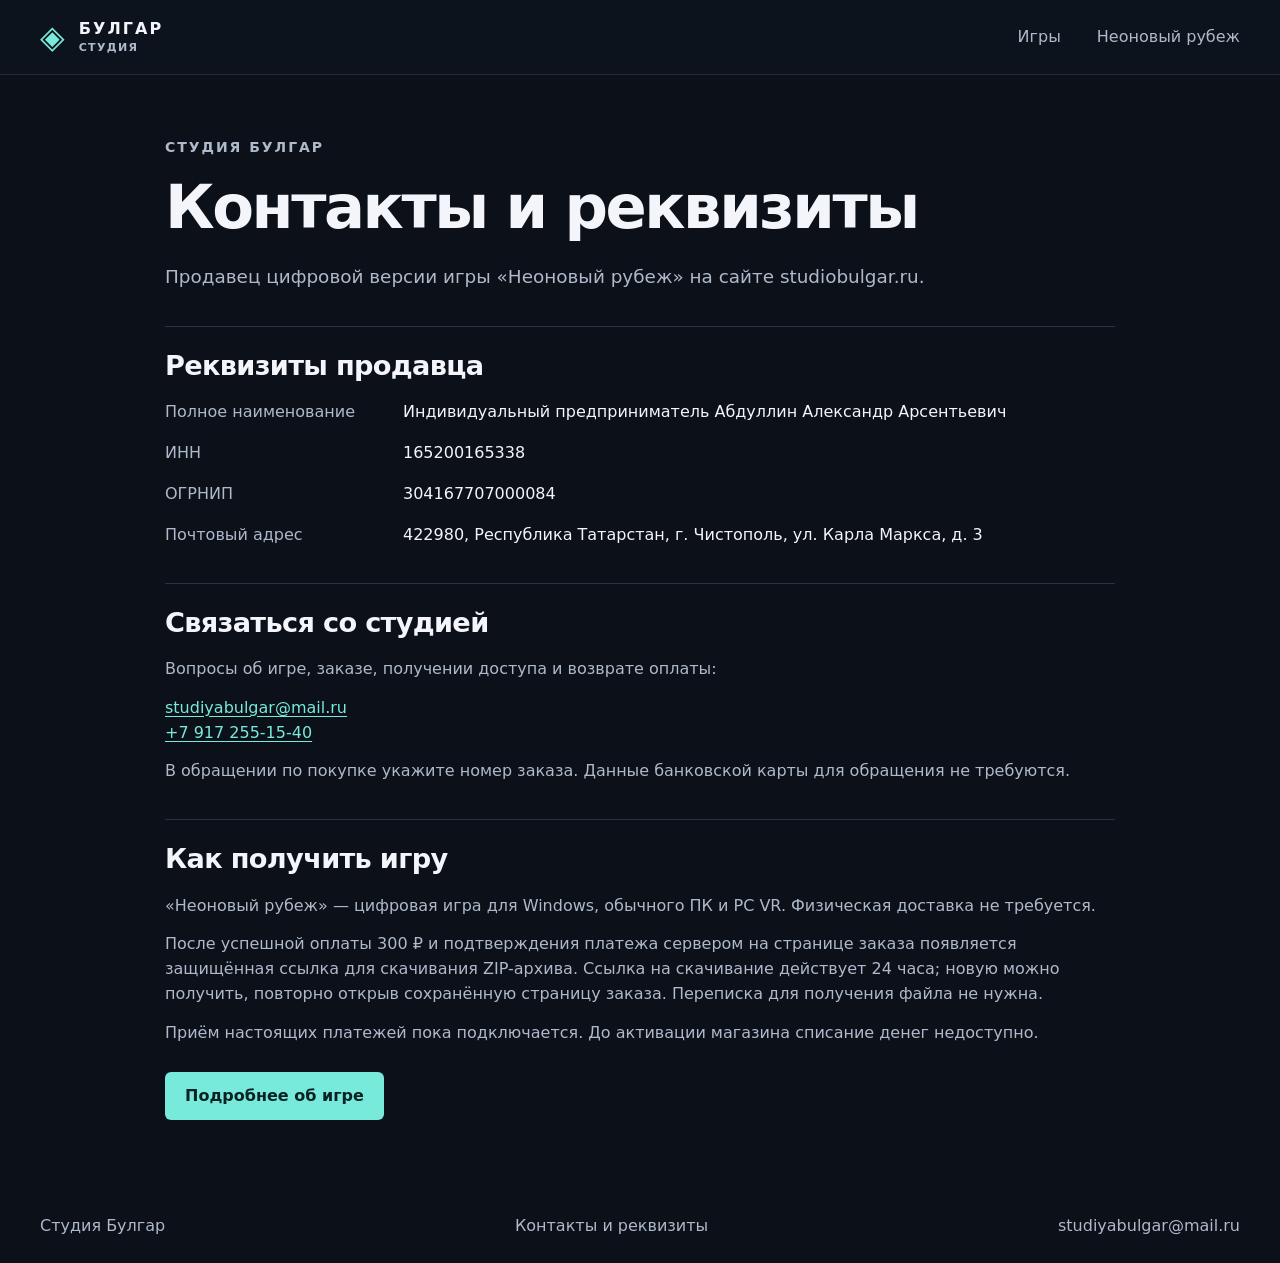
==== contacts.html @ d1ee6530 "Add seller details and digital delivery information for YooKassa" ====
<!doctype html>
<html lang="ru">
<head><meta charset="utf-8"><meta name="viewport" content="width=device-width,initial-scale=1"><meta name="theme-color" content="#0b1019"><meta name="description" content="Контакты и реквизиты Студии Булгар. ИП Абдуллин Александр Арсентьевич."><title>Контакты и реквизиты — Студия Булгар</title><link rel="stylesheet" href="./style.css"><link rel="stylesheet" href="./legal.css"></head>
<body><header class="top"><div class="wrap bar"><a class="brand" href="./index.html"><span class="mark" aria-hidden="true">◈</span><span>БУЛГАР<small>СТУДИЯ</small></span></a><nav aria-label="Основное меню"><a href="./games.html">Игры</a><a href="./neon-frontier.html">Неоновый рубеж</a></nav></div></header>
<main class="wrap legal-page"><p class="kicker">СТУДИЯ БУЛГАР</p><h1>Контакты и реквизиты</h1><p class="legal-lead">Продавец цифровой версии игры «Неоновый рубеж» на сайте studiobulgar.ru.</p>
<section><h2>Реквизиты продавца</h2><dl><dt>Полное наименование</dt><dd>Индивидуальный предприниматель Абдуллин Александр Арсентьевич</dd><dt>ИНН</dt><dd>165200165338</dd><dt>ОГРНИП</dt><dd>304167707000084</dd><dt>Почтовый адрес</dt><dd>422980, Республика Татарстан, г. Чистополь, ул. Карла Маркса, д. 3</dd></dl></section>
<section><h2>Связаться со студией</h2><p>Вопросы об игре, заказе, получении доступа и возврате оплаты:</p><p><a href="mailto:studiyabulgar@mail.ru">studiyabulgar@mail.ru</a><br><a href="tel:+79172551540">+7 917 255-15-40</a></p><p>В обращении по покупке укажите номер заказа. Данные банковской карты для обращения не требуются.</p></section>
<section><h2>Как получить игру</h2><p>«Неоновый рубеж» — цифровая игра для Windows, обычного ПК и PC VR. Физическая доставка не требуется.</p><p>После успешной оплаты 300 ₽ и подтверждения платежа сервером на странице заказа появляется защищённая ссылка для скачивания ZIP-архива. Ссылка на скачивание действует 24 часа; новую можно получить, повторно открыв сохранённую страницу заказа. Переписка для получения файла не нужна.</p><p>Приём настоящих платежей пока подключается. До активации магазина списание денег недоступно.</p><a class="primary" href="./neon-frontier.html">Подробнее об игре</a></section>
</main><footer class="wrap footer"><a href="./index.html">Студия Булгар</a><a href="./contacts.html" aria-current="page">Контакты и реквизиты</a><a href="mailto:studiyabulgar@mail.ru">studiyabulgar@mail.ru</a></footer></body></html>
---- style.css ----
:root{color-scheme:dark;--bg:#0b1019;--surface:#121a27;--line:#283345;--ink:#f3f5fa;--muted:#aeb9ca;--accent:#77eadc;--deep:#0c2426}
*{box-sizing:border-box} html{scroll-behavior:smooth;scroll-padding-top:2rem} body{margin:0;background:var(--bg);color:var(--ink);font:1rem/1.55 system-ui,sans-serif} a{color:inherit;text-decoration:none} button{font:inherit;cursor:pointer} :focus-visible{outline:2px solid var(--accent);outline-offset:4px} h1,h2,h3,p{margin:0} .wrap{width:min(1200px,calc(100% - 80px));margin-inline:auto}
.top{background:#0d131d;border-bottom:1px solid #222b39}.bar{height:74px;display:flex;align-items:center;justify-content:space-between;gap:16px}.brand{display:inline-flex;align-items:center;gap:12px;font-weight:850;letter-spacing:.13em;line-height:1.1}.brand small{display:block;font-size:.69rem;color:var(--muted);letter-spacing:.12em;margin-top:5px}.mark{color:var(--accent);font-size:2rem;line-height:1}.bar nav{display:flex;gap:36px;color:var(--muted)}.bar nav a:hover{color:var(--ink)}
.secondary,.filters button{border:1px solid var(--line);border-radius:7px;background:#151e2a;color:var(--ink);padding:8px 14px}.secondary:hover,.filters button:hover{border-color:var(--accent)}.cart span{margin-left:5px;color:var(--accent);font-weight:800}
.hero{position:relative;min-height:565px;display:grid;align-items:center;isolation:isolate;overflow:hidden;background:#152b3c}.art{background-size:cover;background-position:center;background-repeat:no-repeat}.fortress{background-image:url(fortress.jpg)}.moon{background-image:url(moon.jpg)}.forest{background-image:url(forest.jpg)}.racer{background-image:url(racer.jpg)}.cover{position:absolute;z-index:-2;inset:0 0 0 auto;width:88%;min-height:100%;background-position:center 48%}.hero:after{content:"";position:absolute;z-index:-1;inset:0;background:linear-gradient(90deg,#080f1a 1%,#080f1ae8 20%,#080f1a64 54%,transparent 85%),linear-gradient(0deg,#0b1019 0%,transparent 34%)}
.hero-content{padding-block:70px 95px}.kicker{color:var(--accent);font-size:.875rem;font-weight:800;letter-spacing:.14em}.hero h1{font-size:clamp(4rem,9vw,8rem);line-height:.88;letter-spacing:-.084em;font-weight:900;margin:18px 0 24px}.hero em{font-style:normal;color:var(--accent)}.intro{max-width:390px;color:#d4dce7;font-size:1.14rem;margin-bottom:28px}.primary{display:inline-flex;justify-content:center;align-items:center;background:var(--accent);color:#0a2223;border:1px solid transparent;border-radius:6px;padding:11px 19px;font-weight:800}.primary:hover{background:#a0fff2}.caption{position:absolute;bottom:32px;left:0;right:0;pointer-events:none;text-align:right}.caption span{display:block;color:#b4c7d8;font-size:.75rem;letter-spacing:.14em}
.catalog{padding-block:49px 74px}.section-head{display:flex;align-items:end;justify-content:space-between;gap:16px;margin:5px 0 24px} h2{font-size:clamp(2rem,4vw,3.3rem);line-height:1.08;letter-spacing:-.055em}.filters{display:flex;gap:7px}.filters button{white-space:nowrap}.filters button[aria-pressed=true]{background:var(--deep);border-color:#45877f;color:var(--accent)}.grid{display:grid;grid-template-columns:repeat(4,minmax(0,1fr));gap:15px}.card{background:var(--surface);border:1px solid var(--line);border-radius:10px;overflow:hidden;display:flex;flex-direction:column}.card .art{aspect-ratio:3/2;background-color:#1b3045}.card .moon{background-color:#302c48}.card .forest{background-color:#453222}.card .racer{background-color:#193849}.card-content{padding:16px;display:flex;flex:1;flex-direction:column}.meta{color:var(--accent);font-size:.85rem;font-weight:700}.card h3{font-size:1.31rem;line-height:1.2;margin:6px 0 9px}.card p:not(.meta){color:var(--muted);margin-bottom:20px}.card-bottom{display:flex;justify-content:space-between;align-items:center;gap:7px;margin-top:auto}.card-bottom button{padding:6px 10px}.price{white-space:nowrap}
.about{border-block:1px solid var(--line);background:#101823}.about-inner{padding-block:58px 66px}.about h2{margin:8px 0 13px}.about p:last-child{max-width:640px;color:var(--muted)}.footer{display:flex;justify-content:space-between;align-items:center;gap:15px;padding-block:24px;color:var(--muted)}.footer .brand{font-size:.82rem}
dialog{width:min(560px,calc(100% - 24px));background:var(--surface);color:var(--ink);border:1px solid var(--line);border-radius:14px;padding:22px;max-height:90vh;overflow:auto}dialog::backdrop{background:#03070bd6}.dialog-top{display:flex;align-items:start;justify-content:space-between;gap:12px;margin-bottom:16px}.dialog-top h2{font-size:2rem}.close{font-size:1.25rem;line-height:1}.dialog-art{aspect-ratio:3/2;border-radius:7px;margin-bottom:12px;background-color:#223346}.dialog-copy{color:var(--muted);margin:10px 0 16px}.line,.total{display:flex;align-items:center;justify-content:space-between;gap:12px;padding:12px 0;border-bottom:1px solid var(--line)}.line div{display:grid;gap:2px}.line small{color:var(--muted)}.total{border:0;margin:4px 0 12px}.sr{position:absolute;width:1px;height:1px;overflow:hidden;clip-path:inset(50%)}
@media(max-width:1020px){.grid{grid-template-columns:repeat(2,minmax(0,1fr))}}
@media(max-width:640px){.wrap{width:calc(100% - 32px)}.bar{height:65px}.bar nav{gap:12px;font-size:.9rem}.brand{gap:5px;letter-spacing:.06em}.brand small{display:none}.mark{font-size:1.5rem}.cart{padding:6px 8px}.hero{min-height:475px}.cover{width:145%;right:-20%}.hero-content{padding-block:60px 90px}.caption{bottom:20px}.section-head{align-items:start;flex-direction:column}.grid{gap:11px}.card-content{padding:11px}.card-bottom{align-items:start;flex-direction:column}.footer{align-items:start;flex-direction:column}.catalog{padding-block:35px 52px}}
@media(max-width:380px){.grid{grid-template-columns:1fr}}
@media(prefers-reduced-motion:reduce){html{scroll-behavior:auto}}


.neon-frontier-art{background-image:url('./neon-frontier/battle.png')}
---- legal.css ----
.legal-page{max-width:950px;padding-block:48px 70px}.legal-page h1{font-size:clamp(2.2rem,5vw,3.8rem);line-height:1.1;letter-spacing:-.04em;margin:15px 0 22px}.legal-lead{font-size:1.15rem;color:var(--muted)}.legal-page section{margin-top:35px;padding-top:24px;border-top:1px solid var(--line)}.legal-page h2{font-size:1.7rem;letter-spacing:-.025em;margin-bottom:20px}.legal-page p{margin:14px 0;color:var(--muted)}.legal-page a:not(.primary){color:var(--accent);text-decoration:underline;text-underline-offset:3px}.legal-page dl{display:grid;grid-template-columns:210px 1fr;gap:16px 28px;margin:0}.legal-page dt{color:var(--muted)}.legal-page dd{margin:0;overflow-wrap:anywhere}.legal-page .primary{margin-top:12px}@media(max-width:600px){.legal-page{padding-block:30px 45px}.legal-page dl{grid-template-columns:1fr;gap:7px}.legal-page dd{margin-bottom:14px}.bar nav{gap:12px;font-size:.8rem}}
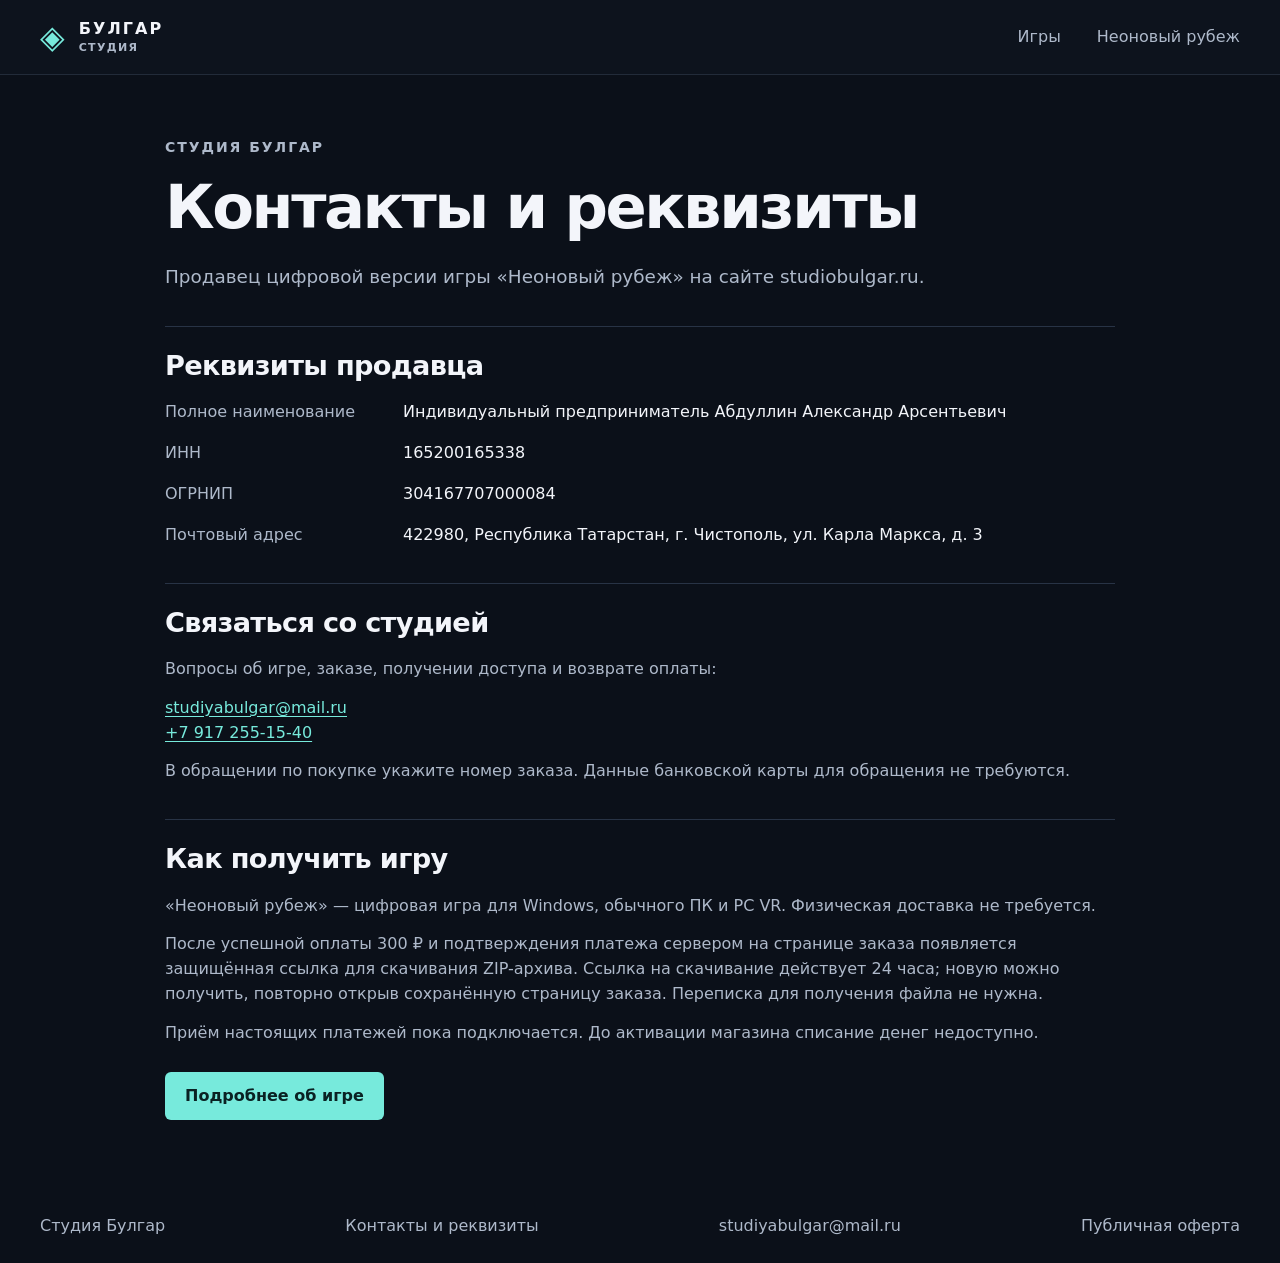
==== commit 2f9e4bdd: "Publish approved license offer and prepare genuine game catalog for merchant onboarding" ====
--- a/contacts.html
+++ b/contacts.html
@@ -6,4 +6,4 @@
 <section><h2>Реквизиты продавца</h2><dl><dt>Полное наименование</dt><dd>Индивидуальный предприниматель Абдуллин Александр Арсентьевич</dd><dt>ИНН</dt><dd>165200165338</dd><dt>ОГРНИП</dt><dd>304167707000084</dd><dt>Почтовый адрес</dt><dd>422980, Республика Татарстан, г. Чистополь, ул. Карла Маркса, д. 3</dd></dl></section>
 <section><h2>Связаться со студией</h2><p>Вопросы об игре, заказе, получении доступа и возврате оплаты:</p><p><a href="mailto:studiyabulgar@mail.ru">studiyabulgar@mail.ru</a><br><a href="tel:+79172551540">+7 917 255-15-40</a></p><p>В обращении по покупке укажите номер заказа. Данные банковской карты для обращения не требуются.</p></section>
 <section><h2>Как получить игру</h2><p>«Неоновый рубеж» — цифровая игра для Windows, обычного ПК и PC VR. Физическая доставка не требуется.</p><p>После успешной оплаты 300 ₽ и подтверждения платежа сервером на странице заказа появляется защищённая ссылка для скачивания ZIP-архива. Ссылка на скачивание действует 24 часа; новую можно получить, повторно открыв сохранённую страницу заказа. Переписка для получения файла не нужна.</p><p>Приём настоящих платежей пока подключается. До активации магазина списание денег недоступно.</p><a class="primary" href="./neon-frontier.html">Подробнее об игре</a></section>
-</main><footer class="wrap footer"><a href="./index.html">Студия Булгар</a><a href="./contacts.html" aria-current="page">Контакты и реквизиты</a><a href="mailto:studiyabulgar@mail.ru">studiyabulgar@mail.ru</a></footer></body></html>
+</main><footer class="wrap footer"><a href="./index.html">Студия Булгар</a><a href="./contacts.html" aria-current="page">Контакты и реквизиты</a><a href="mailto:studiyabulgar@mail.ru">studiyabulgar@mail.ru</a><a href="https://studiobulgar.ru/offer.html">Публичная оферта</a></footer></body></html>
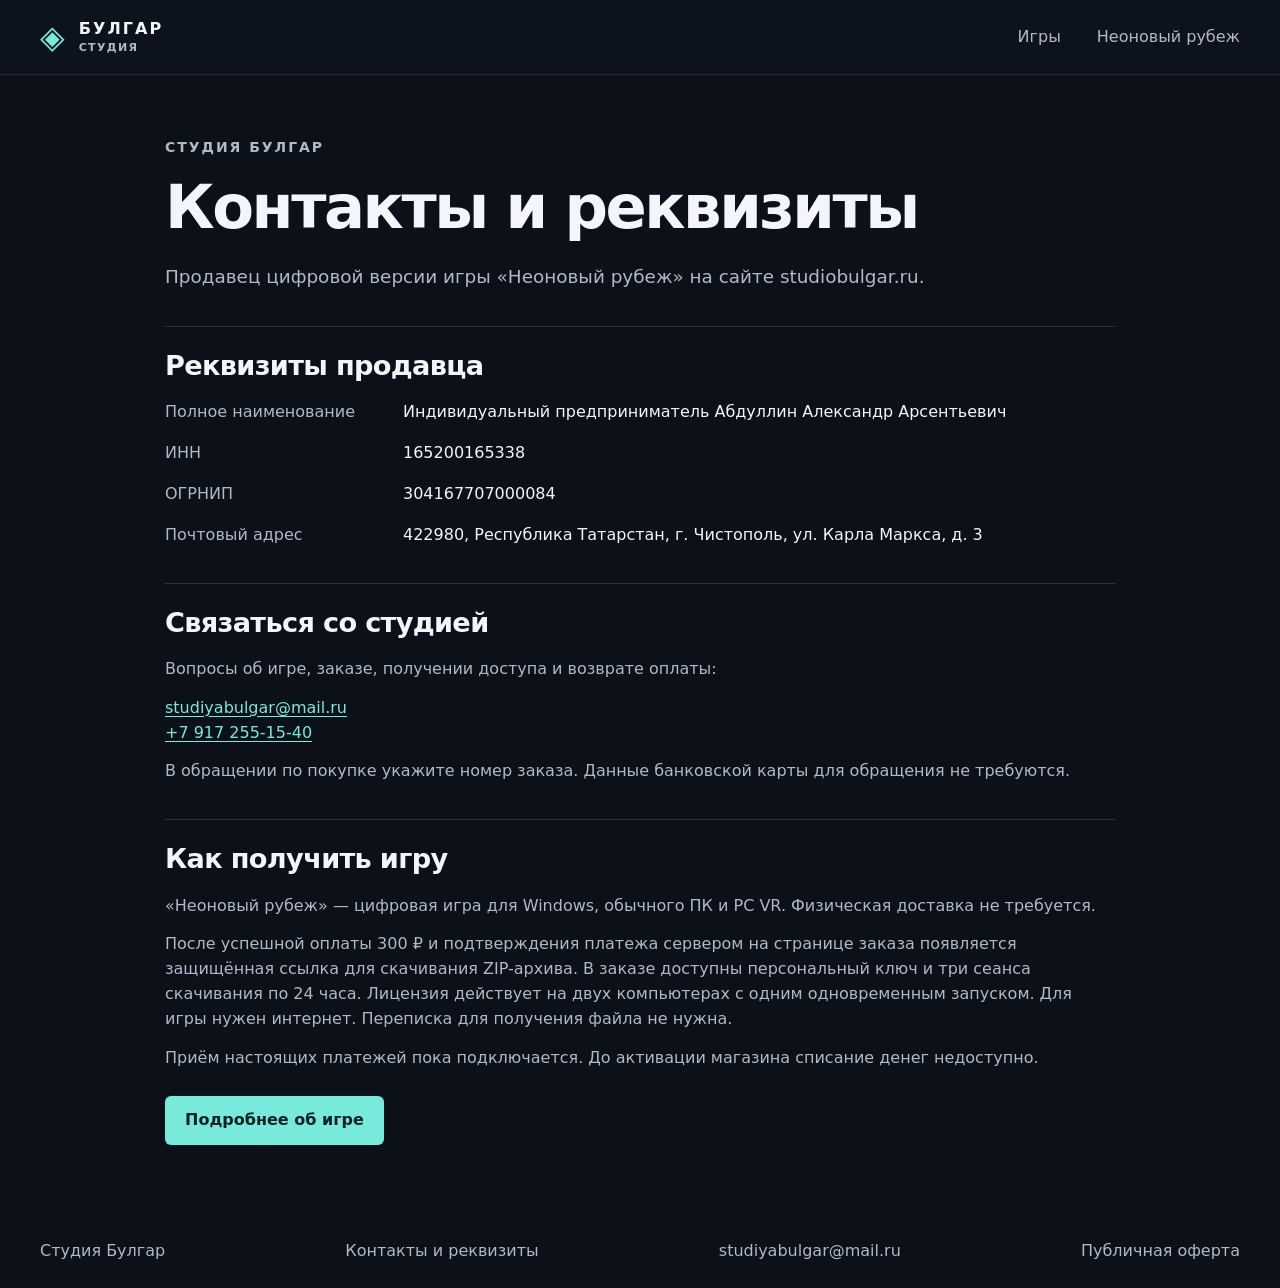
==== commit 7a3e9f2d: "Add personal licenses, device management and three download attempts" ====
--- a/contacts.html
+++ b/contacts.html
@@ -5,5 +5,5 @@
 <main class="wrap legal-page"><p class="kicker">СТУДИЯ БУЛГАР</p><h1>Контакты и реквизиты</h1><p class="legal-lead">Продавец цифровой версии игры «Неоновый рубеж» на сайте studiobulgar.ru.</p>
 <section><h2>Реквизиты продавца</h2><dl><dt>Полное наименование</dt><dd>Индивидуальный предприниматель Абдуллин Александр Арсентьевич</dd><dt>ИНН</dt><dd>165200165338</dd><dt>ОГРНИП</dt><dd>304167707000084</dd><dt>Почтовый адрес</dt><dd>422980, Республика Татарстан, г. Чистополь, ул. Карла Маркса, д. 3</dd></dl></section>
 <section><h2>Связаться со студией</h2><p>Вопросы об игре, заказе, получении доступа и возврате оплаты:</p><p><a href="mailto:studiyabulgar@mail.ru">studiyabulgar@mail.ru</a><br><a href="tel:+79172551540">+7 917 255-15-40</a></p><p>В обращении по покупке укажите номер заказа. Данные банковской карты для обращения не требуются.</p></section>
-<section><h2>Как получить игру</h2><p>«Неоновый рубеж» — цифровая игра для Windows, обычного ПК и PC VR. Физическая доставка не требуется.</p><p>После успешной оплаты 300 ₽ и подтверждения платежа сервером на странице заказа появляется защищённая ссылка для скачивания ZIP-архива. Ссылка на скачивание действует 24 часа; новую можно получить, повторно открыв сохранённую страницу заказа. Переписка для получения файла не нужна.</p><p>Приём настоящих платежей пока подключается. До активации магазина списание денег недоступно.</p><a class="primary" href="./neon-frontier.html">Подробнее об игре</a></section>
+<section><h2>Как получить игру</h2><p>«Неоновый рубеж» — цифровая игра для Windows, обычного ПК и PC VR. Физическая доставка не требуется.</p><p>После успешной оплаты 300 ₽ и подтверждения платежа сервером на странице заказа появляется защищённая ссылка для скачивания ZIP-архива. В заказе доступны персональный ключ и три сеанса скачивания по 24 часа. Лицензия действует на двух компьютерах с одним одновременным запуском. Для игры нужен интернет. Переписка для получения файла не нужна.</p><p>Приём настоящих платежей пока подключается. До активации магазина списание денег недоступно.</p><a class="primary" href="./neon-frontier.html">Подробнее об игре</a></section>
 </main><footer class="wrap footer"><a href="./index.html">Студия Булгар</a><a href="./contacts.html" aria-current="page">Контакты и реквизиты</a><a href="mailto:studiyabulgar@mail.ru">studiyabulgar@mail.ru</a><a href="https://studiobulgar.ru/offer.html">Публичная оферта</a></footer></body></html>
